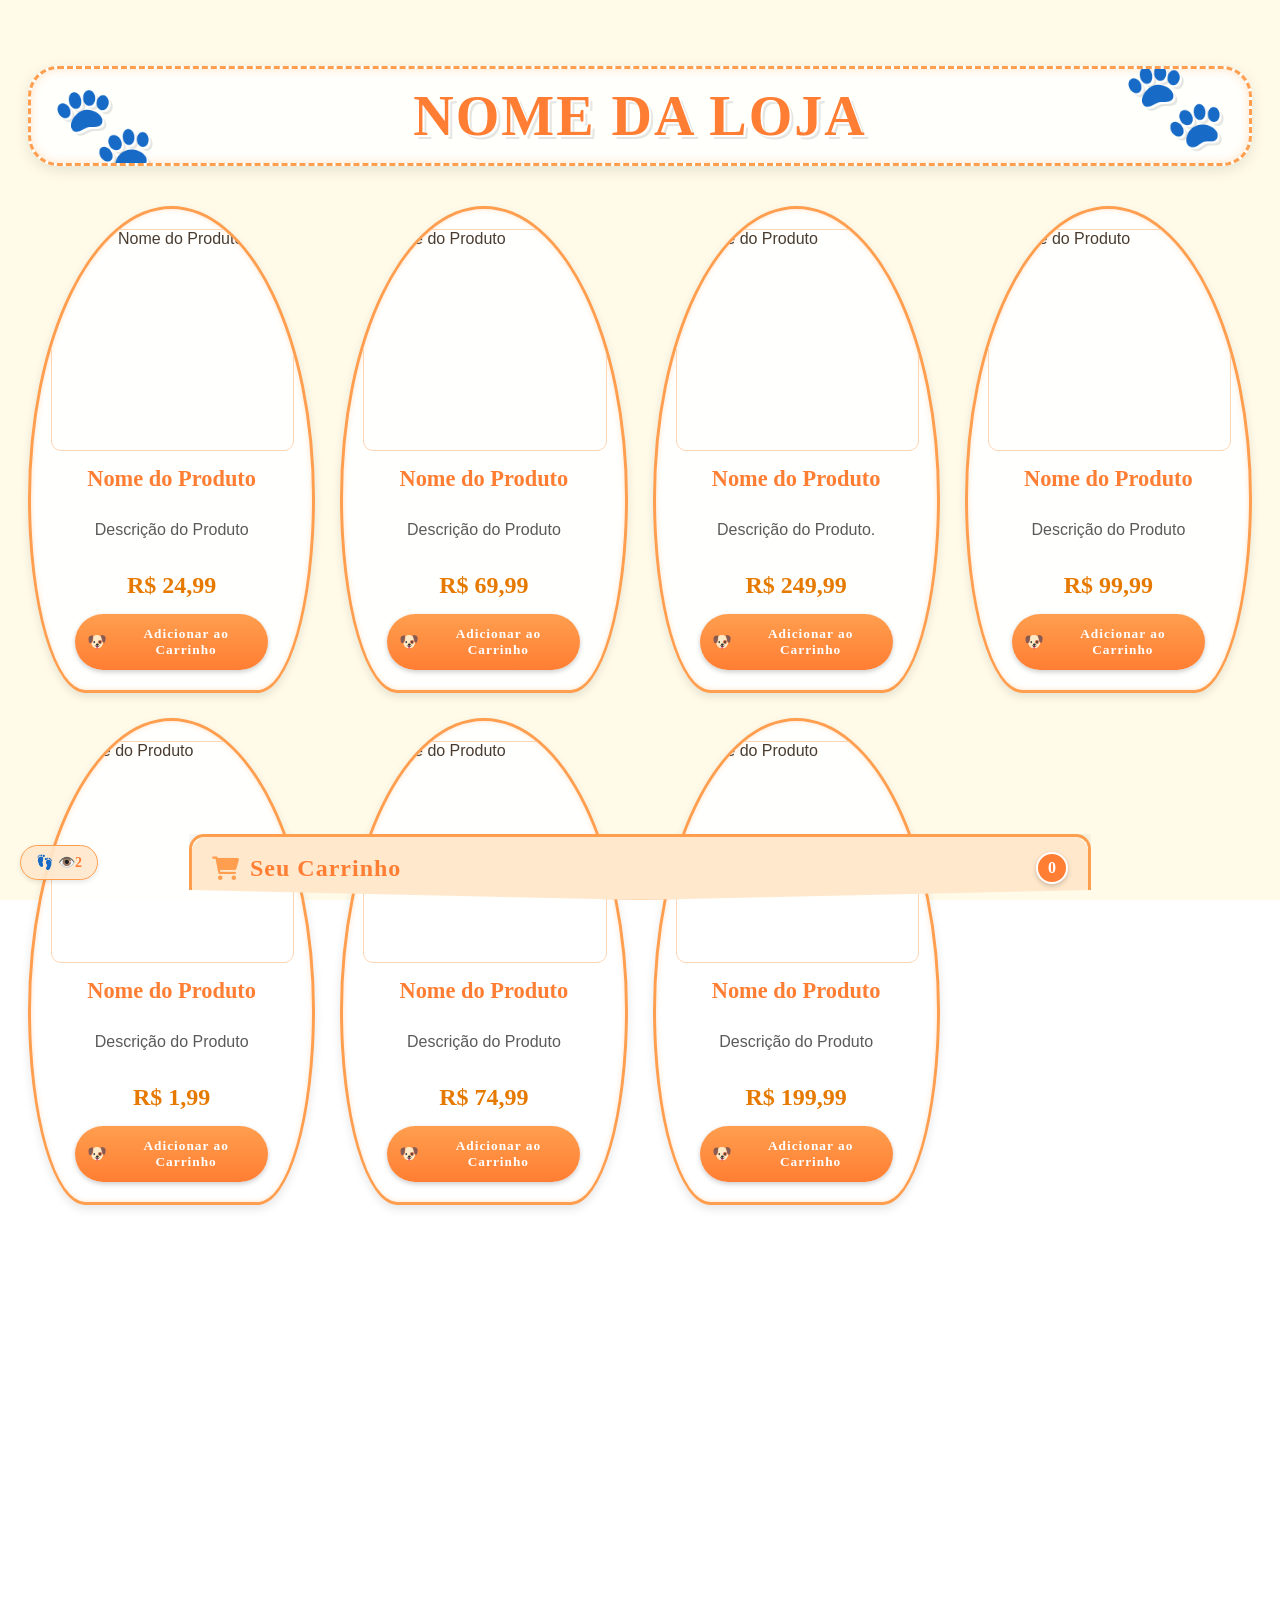
==== index.html @ 17ba8811 "Add files via upload" ====
<!DOCTYPE html>
<html lang="pt-br">
<head>
  <meta charset="UTF-8">
  <meta name="viewport" content="width=device-width, initial-scale=1.0">
  <title>Loja de Artes Digitais</title>
 <style>
    /* ========== ESTILOS GERAIS ========== */
    /* Fundo do corpo com tema pet */
    body {
      font-family: 'Comic Neue', cursive, Arial, sans-serif;
      background: 
        url('https://images.unsplash.com/photo-1594149929911-78975a43d4f5?ixlib=rb-1.2.1&auto=format&fit=crop&w=1920&q=80') no-repeat center center fixed;
      background-size: cover;
      color: #4a3c30; /* Cor de texto marrom escuro */
      padding: 20px;
      margin-bottom: 400px; /* Espaço para o carrinho fixo */
    }

    /* Overlay amarelo claro semi-transparente */
    body::before {
      content: '';
      position: fixed;
      top: 0; left: 0; right: 0; bottom: 0;
      background: rgba(255, 246, 197, 0.4); /* Amarelo claro */
      z-index: -1;
    }

    /* ========== ESTILO DO TÍTULO PRINCIPAL ========== */
    /* Título com tema pet */
    h1 {
      text-align: center;
      font-size: 3.5em;
      color: #ff7e33; /* Laranja */
      text-shadow: 
        2px 2px 0px #fff,
        4px 4px 0px rgba(0,0,0,0.1);
      border: 3px dashed #ff9e4f; /* Borda laranja tracejada */
      padding: 15px 30px;
      border-radius: 30px;
      background-color: rgba(255, 255, 255, 0.85); /* Fundo branco semi-transparente */
      box-shadow: 
        0 4px 15px rgba(0,0,0,0.1),
        inset 0 0 10px rgba(255, 158, 79, 0.3);
      margin-bottom: 40px;
      font-family: 'Chewy', cursive; /* Fonte divertida */
      letter-spacing: 2px;
      position: relative;
      overflow: hidden;
    }

    /* Pegadas de animais no título */
    h1::before {
      content: '🐾';
      position: absolute;
      top: 10px;
      left: 20px;
      font-size: 1.5em;
    }

    h1::after {
      content: '🐾';
      position: absolute;
      bottom: 10px;
      right: 20px;
      font-size: 1.5em;
    }

    /* ========== ESTILO DOS PRODUTOS ========== */
    /* Container responsivo para os produtos */
    .produtos-container {
      display: grid;
      grid-template-columns: repeat(auto-fill, minmax(280px, 1fr)); /* Layout responsivo */
      gap: 25px;
      align-items: stretch;
    }

    /* Card de produto individual - formato de osso */
    .produto {
      background: rgba(255, 255, 255, 0.9); /* Fundo branco */
      border-radius: 50% 50% 20% 20% / 60% 60% 40% 40%; /* Formato de osso */
      border: 3px solid #ff9e4f; /* Borda laranja */
      box-shadow: 
        0 4px 10px rgba(0,0,0,0.1),
        inset 0 0 5px rgba(255, 158, 79, 0.3);
      padding: 20px;
      display: flex;
      flex-direction: column;
      transition: all 0.3s ease;
      position: relative;
      overflow: hidden;
    }

    /* Efeito hover para os produtos */
    .produto:hover {
      transform: translateY(-5px) rotate(2deg);
      box-shadow: 
        0 8px 20px rgba(0,0,0,0.15),
        0 0 0 3px #ff9e4f;
    }

    /* Imagem do produto */
    .produto img {
      width: 100%;
      height: 220px;
      object-fit: cover;
      border-radius: 10px;
      margin-bottom: 15px;
      border: 1px solid #ffd5b3;
    }

    /* Título do produto */
    .produto h3 {
      margin: 0 0 10px 0;
      color: #ff7e33; /* Laranja */
      font-size: 1.4em;
      font-family: 'Chewy', cursive;
      text-align: center;
    }

    /* Descrição do produto */
    .produto p {
      color: #5a5a5a; /* Texto cinza médio */
      flex-grow: 1;
      margin-bottom: 15px;
      line-height: 1.5;
      text-align: center;
    }

    /* Preço do produto */
    .produto .preco {
      font-size: 1.5em;
      font-weight: bold;
      color: #e67a00; /* Laranja escuro */
      margin: 15px 0;
      text-align: center;
      font-family: 'Comic Neue', cursive;
    }

    /* Botão de adicionar ao carrinho */
    .btn-adicionar {
      background: linear-gradient(to bottom, #ff9e4f, #ff7e33); /* Gradiente laranja */
      width: 80%;
      border: none;
      color: white;
      padding: 12px;
      border-radius: 30px;
      cursor: pointer;
      font-weight: bold;
      font-family: 'Comic Neue', cursive;
      letter-spacing: 1px;
      transition: all 0.3s ease;
      box-shadow: 0 2px 5px rgba(0,0,0,0.2);
      margin: 0 auto;
      display: flex;
      align-items: center;
      justify-content: center;
      gap: 8px;
    }

    /* Ícone do botão */
    .btn-adicionar::before {
      content: '🐶';
      font-size: 1.2em;
    }

    /* Efeito hover do botão */
    .btn-adicionar:hover {
      background: linear-gradient(to bottom, #ff7e33, #ff9e4f);
      box-shadow: 0 4px 8px rgba(0,0,0,0.3);
      transform: translateY(-2px) scale(1.05);
    }

    /* ========== ESTILO DO CARRINHO FIXO ========== */
    /* Container do carrinho fixo na parte inferior - formato de casinha de cachorro */
    .carrinho-fixo {
      position: fixed;
      bottom: 0;
      left: 50%;
      transform: translateX(-50%);
      width: 70%;
      max-width: 1200px;
      background: linear-gradient(to bottom, #fff9e6, #ffe8cc); /* Gradiente amarelo claro */
      color: #4a3c30;
      z-index: 1000;
      box-shadow: 0 -5px 20px rgba(0,0,0,0.1);
      border-radius: 15px 15px 0 0;
      border: 3px solid #ff9e4f;
      border-bottom: none;
      transition: all 0.4s ease;
      clip-path: polygon(0% 0%, 100% 0%, 100% 85%, 50% 100%, 0% 85%);
    }

    /* Cabeçalho do carrinho */
    .carrinho-cabecalho {
      padding: 15px 20px;
      display: flex;
      justify-content: space-between;
      align-items: center;
      cursor: pointer;
      background: #ffe8cc;
      border-bottom: 1px solid #ffd5b3;
      border-radius: 15px 15px 0 0;
    }

    /* Título do carrinho */
    .carrinho-cabecalho h2 {
      margin: 0;
      display: flex;
      align-items: center;
      color: #ff7e33;
      font-family: 'Chewy', cursive;
      letter-spacing: 1px;
    }

    /* Ícone do carrinho */
    .carrinho-cabecalho h2 i {
      margin-right: 10px;
      color: #ff9e4f;
    }

    /* Contador de itens no carrinho - formato de placa de cachorro */
    .contador-carrinho {
      background: #ff7e33;
      color: white;
      border-radius: 50%;
      width: 28px;
      height: 28px;
      display: flex;
      justify-content: center;
      align-items: center;
      font-weight: bold;
      font-family: 'Comic Neue', cursive;
      box-shadow: 0 2px 5px rgba(0,0,0,0.2);
      border: 2px solid white;
    }

    /* Conteúdo do carrinho (expandível) */
    .carrinho-conteudo {
      background: #fff9e6;
      color: #4a3c30;
      max-height: 0;
      overflow: hidden;
      transition: max-height 0.5s ease, padding 0.3s ease;
    }

    /* Estado aberto do carrinho */
    .carrinho-conteudo.aberto {
      max-height: 500px;
      padding: 20px;
      overflow-y: auto;
      border-top: 1px solid #ffd5b3;
    }

    /* Item individual no carrinho */
    .carrinho-item {
      display: flex;
      justify-content: space-between;
      align-items: center;
      border-bottom: 1px dashed #ff9e4f;
      padding: 12px 0;
      font-family: 'Comic Neue', cursive;
    }

    /* Botão de remover item - formato de patinha */
    .carrinho-item button {
      background: #e74c3c;
      border: none;
      color: white;
      padding: 6px 12px;
      border-radius: 20px;
      cursor: pointer;
      font-family: 'Comic Neue', cursive;
      transition: all 0.3s ease;
    }

    /* Efeito hover do botão de remover */
    .carrinho-item button:hover {
      background: #c0392b;
      transform: rotate(10deg);
    }

    /* Seção de resumo do carrinho */
    .resumo {
      margin-top: 20px;
      font-weight: bold;
      background: #ffe8cc;
      padding: 15px;
      border-radius: 8px;
      border: 1px solid #ffd5b3;
      font-family: 'Comic Neue', cursive;
    }

    /* Texto do resumo */
    .resumo p {
      margin: 8px 0;
      text-align: right;
      color: #4a3c30;
    }

    /* Total do carrinho */
    .resumo p:last-child {
      color: #ff7e33;
      font-size: 1.3em;
    }

    /* ========== FORMULÁRIO DO CARRINHO ========== */
    .formulario-carrinho {
      margin-top: 20px;
      padding: 20px;
      background: #fff9e6;
      border-radius: 8px;
      border: 1px solid #ffd5b3;
    }

    /* Campos de entrada */
    .formulario-carrinho input,
    .formulario-carrinho textarea {
      width: 95%;
      padding: 12px;
      margin: 10px 0;
      border-radius: 6px;
      border: 1px solid #ff9e4f;
      background: white;
      color: #4a3c30;
      font-size: 16px;
      transition: all 0.3s ease;
      font-family: 'Comic Neue', cursive;
    }

    /* Placeholder estilizado */
    .formulario-carrinho input::placeholder,
    .formulario-carrinho textarea::placeholder {
      color: #aaa;
      font-family: 'Comic Neue', cursive;
    }

    /* Efeito focus nos campos */
    .formulario-carrinho input:focus,
    .formulario-carrinho textarea:focus {
      outline: none;
      border-color: #ff7e33;
      box-shadow: 0 0 0 2px rgba(255, 126, 51, 0.3);
    }

    /* Área de texto */
    .formulario-carrinho textarea {
      min-height: 100px;
      resize: vertical;
    }

    /* Container dos botões */
    .botoes-carrinho {
      display: flex;
      justify-content: space-between;
      margin-top: 20px;
      gap: 15px;
    }

    /* Estilo base dos botões */
    .botoes-carrinho button {
      padding: 12px 20px;
      border: none;
      border-radius: 30px;
      font-weight: bold;
      cursor: pointer;
      transition: all 0.3s ease;
      font-family: 'Comic Neue', cursive;
      flex: 1;
      display: flex;
      align-items: center;
      justify-content: center;
      gap: 8px;
    }

    /* Botão limpar carrinho */
    .btn-limpar {
      background: #95a5a6;
      color: white;
    }

    /* Ícone do botão */
    .btn-limpar::before {
      content: '🚫';
    }

    /* Efeito hover do botão limpar */
    .btn-limpar:hover {
      background: #7f8c8d;
    }

    /* Botão finalizar compra */
    .btn-finalizar {
      background: linear-gradient(to bottom, #ff9e4f, #ff7e33);
      color: white;
    }

    /* Ícone do botão */
    .btn-finalizar::before {
      content: '🐕';
    }

    /* Efeito hover do botão finalizar */
    .btn-finalizar:hover {
      background: linear-gradient(to bottom, #ff7e33, #ff9e4f);
      transform: scale(1.05);
    }

    /* ========== QR CODE ========== */
    .qrcode-container {
      text-align: center;
      margin: 20px 0;
      padding: 15px;
      background: #ffe8cc;
      border-radius: 8px;
      border: 1px dashed #ff9e4f;
    }

    .qrcode-img {
      max-width: 180px;
      height: auto;
      border: 1px solid #ff9e4f;
      padding: 5px;
      background: white;
      border-radius: 8px;
    }

    /* ========== CONTADOR DE VISITAS ========== */
    .contador-visitas {
      position: fixed;
      bottom: 20px;
      left: 20px;
      background: rgba(255, 232, 204, 0.9);
      padding: 8px 15px;
      border-radius: 20px;
      box-shadow: 0 2px 5px rgba(0,0,0,0.1);
      font-size: 14px;
      color: #ff7e33;
      z-index: 9999;
      border: 1px solid #ff9e4f;
      font-family: 'Comic Neue', cursive;
    }

    /* Ícone do contador */
    .contador-visitas::before {
      content: '👣';
      margin-right: 5px;
    }

    /* ========== ANIMAÇÕES ========== */
    /* Animação de "salto" para itens adicionados */
    @keyframes bump {
      0% { transform: scale(1); }
      50% { transform: scale(1.1); }
      100% { transform: scale(1); }
    }

    .bump {
      animation: bump 0.4s ease;
    }

    /* Animação de balanço */
    @keyframes wag {
      0%, 100% { transform: rotate(0deg); }
      25% { transform: rotate(5deg); }
      75% { transform: rotate(-5deg); }
    }

    /* ========== ELEMENTOS DECORATIVOS ========== */
    /* Pegadas decorativas */
    .paw-decoration {
      position: absolute;
      opacity: 0.3;
      z-index: -1;
      font-size: 2em;
      animation: wag 2s infinite;
    }

    /* ========== ESTILO RESPONSIVO ========== */
    @media (max-width: 768px) {
      /* Ajustes para telas menores */
      h1 {
        font-size: 2.2em;
        padding: 10px 15px;
      }

      .produtos-container {
        grid-template-columns: 1fr;
      }

      .produto {
        border-radius: 20px; /* Mais simples em mobile */
      }

      .carrinho-fixo {
        width: 95%;
        clip-path: none; /* Remove formato de casinha em mobile */
      }

      .carrinho-conteudo.aberto {
        max-height: 60vh;
      }

      .formulario-carrinho input,
      .formulario-carrinho textarea {
        width: 92%;
        font-size: 14px;
      }

      .botoes-carrinho {
        flex-direction: column;
      }

      .contador-visitas {
        bottom: 10px;
        left: 10px;
        font-size: 12px;
      }
    }

    @media (max-width: 480px) {
      /* Ajustes para telas muito pequenas */
      h1 {
        font-size: 1.8em;
      }

      .produto img {
        height: 180px;
      }

      .btn-adicionar {
        width: 90%;
        padding: 10px;
      }
    }
  </style>
  <link rel="stylesheet" href="https://cdnjs.cloudflare.com/ajax/libs/font-awesome/6.0.0-beta3/css/all.min.css">
</head>

<body>
  <!-- TÍTULO PRINCIPAL -->
  <h1>NOME DA LOJA</h1>

  <!-- SEÇÃO DE PRODUTOS -->
  <div class="produtos-container" >
    <!-- PRODUTO 1 -->
    <div class="produto" align="center">
      <img src="" alt="Nome do Produto" >
      <h3>Nome do Produto</h3>
      <p>Descrição do Produto</p>
      <div class="preco">R$ 24,99</div>
      <button class="btn-adicionar"  onclick="adicionarAoCarrinho('Flyer Digital', 24.99) ">Adicionar ao Carrinho</button>
    </div>

    <!-- PRODUTO 2 -->
    <div class="produto">
      <img src="" alt="Nome do Produto">
      <h3>Nome do Produto</h3>
      <p>Descrição do Produto</p>
      <div class="preco">R$ 69,99</div>
      <button class="btn-adicionar" onclick="adicionarAoCarrinho('Brasão Personalizado', 69.99)">Adicionar ao Carrinho</button>
    </div>

    <!-- PRODUTO 3 -->
    <div class="produto">
      <img src="" alt="Nome do Produto">
      <h3>Nome do Produto</h3>
      <p>Descrição do Produto.</p>
      <div class="preco">R$ 249,99</div>
      <button class="btn-adicionar" onclick="adicionarAoCarrinho('Site Institucional', 249.99)">Adicionar ao Carrinho</button>
    </div>

    <!-- PRODUTO 4 -->
    <div class="produto">
      <img src="" alt="Nome do Produto">
      <h3>Nome do Produto</h3>
      <p>Descrição do Produto</p>
      <div class="preco">R$ 99,99</div>
      <button class="btn-adicionar" onclick="adicionarAoCarrinho('Logo Profissional', 99.99)">Adicionar ao Carrinho</button>
    </div>

    <div class="produto">
      <img src="" alt="Nome do Produto">
      <h3>Nome do Produto</h3>
      <p>Descrição do Produto</p>
      <div class="preco">R$ 1,99</div>
      <button class="btn-adicionar" onclick="adicionarAoCarrinho('Fotografia', 1.99)">Adicionar ao Carrinho</button>
    </div>

    <!-- PRODUTO 5 -->
    <div class="produto">
      <img src="" alt="Nome do Produto">
      <h3>Nome do Produto</h3>
      <p>Descrição do Produto</p>
      <div class="preco">R$ 74,99</div>
      <button class="btn-adicionar" onclick="adicionarAoCarrinho('Cartão de Visita', 74.99)">Adicionar ao Carrinho</button>
    </div>

    <!-- PRODUTO 6 -->
    <div class="produto">
      <img src="" alt="Nome do Produto">
      <h3>Nome do Produto</h3>
      <p>Descrição do Produto</p>
      <div class="preco">R$ 199,99</div>
      <button class="btn-adicionar" onclick="adicionarAoCarrinho('Banner do Seu Orixá', 199.99)">Adicionar ao Carrinho</button>
    </div>
  </div>

  <!-- CARRINHO FIXO NA PARTE INFERIOR -->
  <div class="carrinho-fixo" id="carrinhoFixo">
    <div class="carrinho-cabecalho" onclick="alternarCarrinho()">
      <h2><i class="fas fa-shopping-cart"></i> Seu Carrinho</h2>
      <div class="contador-carrinho" id="contadorCarrinho">0</div>
    </div>
    <div class="carrinho-conteudo" id="carrinhoConteudo">
      <div id="lista-carrinho"></div>
      
      <div class="resumo">
        <p>Total: R$ <span id="total">0.00</span></p>
        <p>Sinal (35%): R$ <span id="sinal">0.00</span></p>
        <p>Faltante: R$ <span id="faltante">0.00</span></p>
        
        <!-- FORMULÁRIO NO RESUMO -->
        <div class="formulario-carrinho">
          <input type="text" id="nome" placeholder="Seu nome" required>
          <textarea id="mensagem" placeholder="Observações adicionais"></textarea>
        </div>
        
        <!-- QR CODE -->
        <div class="qrcode-container">
          <img src="" alt="QR Code para Pagamento" class="qrcode-img">
        </div>
      </div>
      
      <div class="botoes-carrinho">
        <button class="btn-limpar" onclick="limparCarrinho()">Limpar Carrinho</button>
        <button class="btn-finalizar" onclick="enviarPedidoWhatsApp()">
          <i class="fab fa-whatsapp"></i> Finalizar Pedido
        </button>
      </div>
    </div>
  </div>

  <!-- CONTADOR DE VISITAS -->
  <div class="contador-visitas" id="contador-visitas"></div>

<script>
  // Array para armazenar os itens do carrinho
  const carrinho = [];

  /**
   * Alterna a exibição do carrinho (abre/fecha)
   */
  function alternarCarrinho() {
    const conteudo = document.getElementById('carrinhoConteudo');
    conteudo.classList.toggle('aberto');
  }

  /**
   * Adiciona um item ao carrinho
   */
  function adicionarAoCarrinho(item, preco) {
    carrinho.push({ item, preco });
    atualizarCarrinho();
    
    // Feedback visual ao adicionar item
    const btn = event.target;
    btn.textContent = '✔ Adicionado!';
    btn.style.backgroundColor = '#5cb85c';
    setTimeout(() => {
      btn.textContent = 'Adicionar ao Carrinho';
      btn.style.backgroundColor = '#28a745';
    }, 1000);

    // Animação no contador
    const contador = document.getElementById('contadorCarrinho');
    contador.classList.add('bump');
    setTimeout(() => contador.classList.remove('bump'), 300);
  }

  /**
   * Remove um item do carrinho
   */
  function removerDoCarrinho(index) {
    carrinho.splice(index, 1);
    atualizarCarrinho();
  }

  /**
   * Limpa todos os itens do carrinho
   */
  /**
 * Limpa todos os itens do carrinho e fecha o carrinho
 */
function limparCarrinho() {
    carrinho.length = 0;
    atualizarCarrinho();
    document.getElementById('nome').value = '';
    document.getElementById('mensagem').value = '';
    
    // Fecha o carrinho após limpar
    document.getElementById('carrinhoConteudo').classList.remove('aberto');
}

  /**
   * Atualiza a exibição do carrinho
   */
  function atualizarCarrinho() {
    const lista = document.getElementById('lista-carrinho');
    const contador = document.getElementById('contadorCarrinho');
    lista.innerHTML = '';
    let total = 0;

    if (carrinho.length === 0) {
      lista.innerHTML = '<p style="text-align:center; color:#666;">Seu carrinho está vazio</p>';
      contador.textContent = '0';
    } else {
      carrinho.forEach((produto, index) => {
        total += produto.preco;
        const item = document.createElement('div');
        item.className = 'carrinho-item';
        item.innerHTML = `
          <span>${produto.item}</span>
          <span>R$ ${produto.preco.toFixed(2)} 
            <button onclick="removerDoCarrinho(${index})">X</button>
          </span>`;
        lista.appendChild(item);
      });
      contador.textContent = carrinho.length;
    }

    // Calcula valores do pedido
    const sinal = total * 0.35;
    const faltante = total - sinal;
    
    // Atualiza os valores na tela
    document.getElementById('total').innerText = total.toFixed(2);
    document.getElementById('sinal').innerText = sinal.toFixed(2);
    document.getElementById('faltante').innerText = faltante.toFixed(2);
  }

  /**
   * Envia o pedido via WhatsApp
   */
  function enviarPedidoWhatsApp() {
    const nome = document.getElementById('nome').value.trim();
    const mensagem = document.getElementById('mensagem').value.trim();

    // Validação do formulário
    if (!nome) {
      alert('Por favor, preencha seu nome.');
      return;
    }

    if (carrinho.length === 0) {
      alert('Seu carrinho está vazio.');
      return;
    }

    // Formata os itens do carrinho para a mensagem
    const itens = carrinho.map(p => `• ${p.item} - R$ ${p.preco.toFixed(2)}`).join('%0A');
    const total = carrinho.reduce((sum, item) => sum + item.preco, 0);
    const sinal = total * 0.35;
    const faltante = total - sinal;

    // Monta a mensagem completa
    const texto = `*PEDIDO - Loja de Artes Digitais*%0A%0A` +
                 `*Cliente:* ${nome}%0A%0A` +
                 `*Itens:*%0A${itens}%0A%0A` +
                 `*Total:* R$ ${total.toFixed(2)}%0A` +
                 `*Sinal (35%):* R$ ${sinal.toFixed(2)}%0A` +
                 `*Faltante:* R$ ${faltante.toFixed(2)}%0A%0A` +
                 `*Observações:* ${mensagem || 'Nenhuma'}`;

    // Envia para WhatsApp
    window.open(`https://wa.me/5551989727254?text=${texto}`, '_blank');

    // Limpa o carrinho
    carrinho.length = 0;
    atualizarCarrinho();
    document.getElementById('nome').value = '';
    document.getElementById('mensagem').value = '';
  }

  // Contador de visitas
  let contador = localStorage.getItem('contadorVisitas') || 1;
  contador = parseInt(contador) + 1;
  localStorage.setItem('contadorVisitas', contador);
  document.getElementById('contador-visitas').innerHTML = `👁️<b>${contador}</b>`;
</script>

</body>
</html>
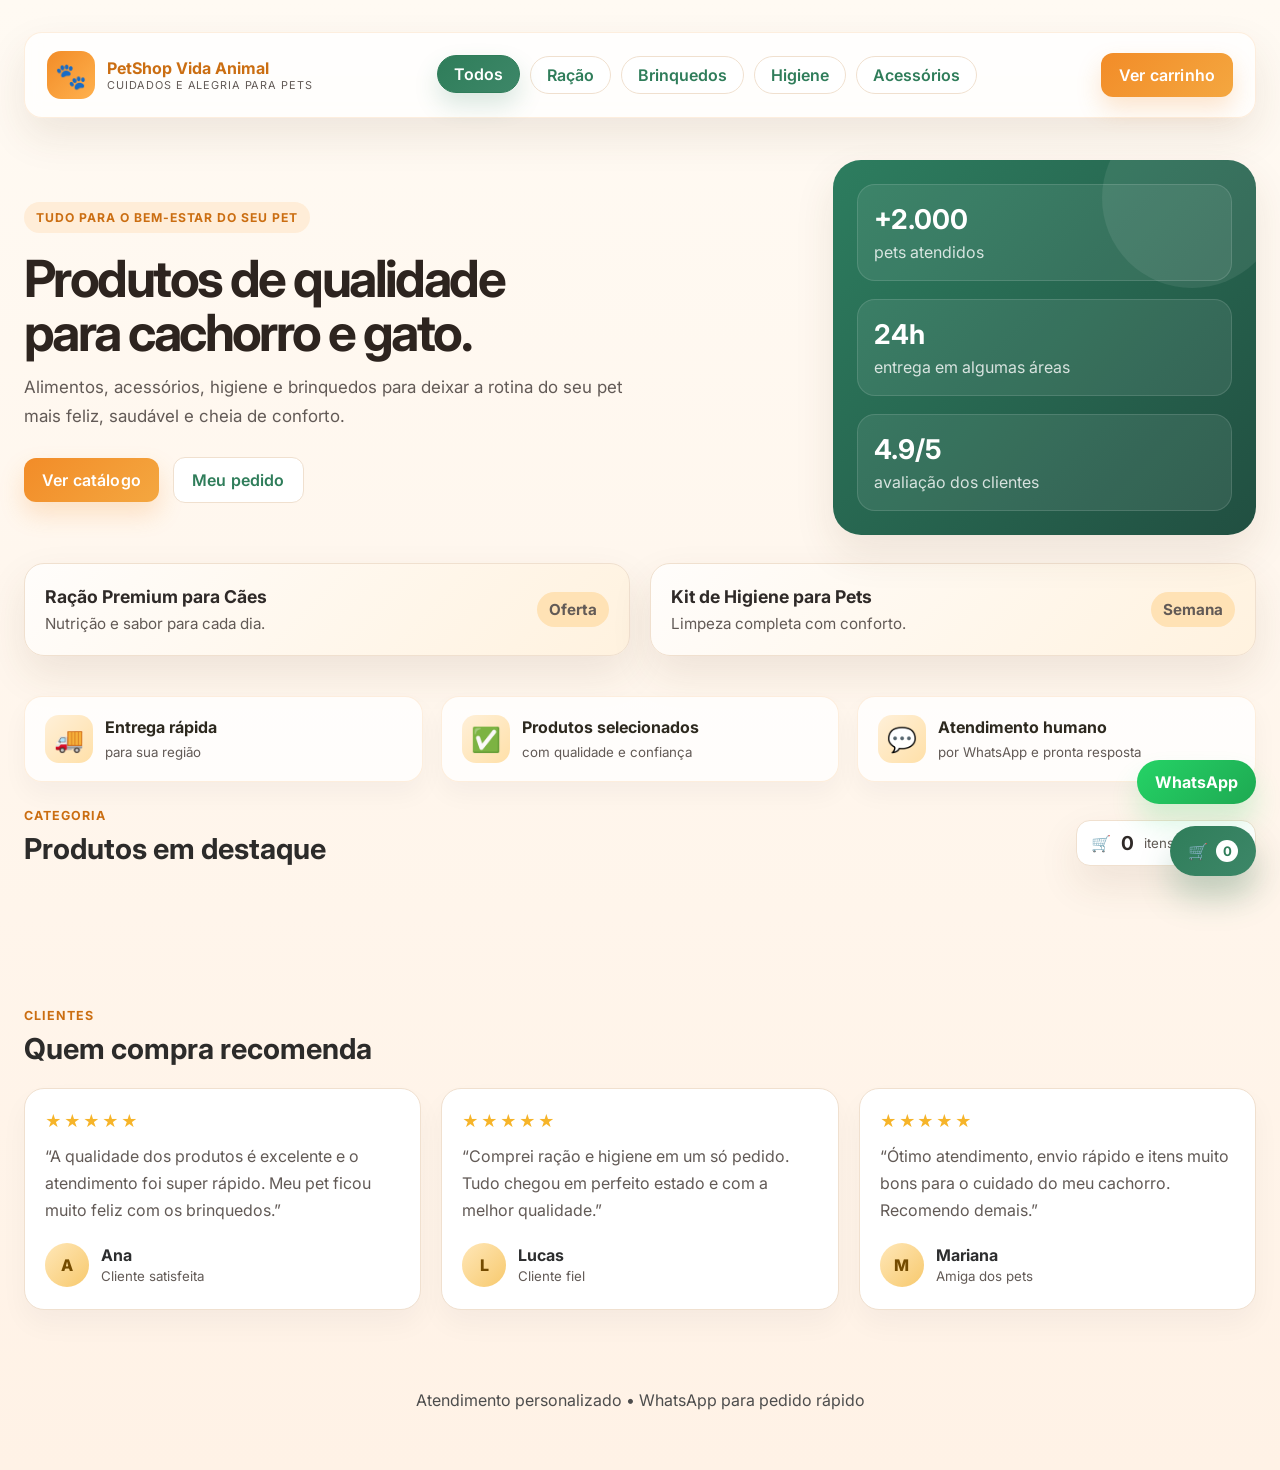
==== commit 151b460f: "Update index.html" ====
--- a/index.html
+++ b/index.html
@@ -1,793 +1,217 @@
 <!DOCTYPE html>
-<html lang="pt-br">
-<head>
-  <meta charset="UTF-8">
-  <meta name="viewport" content="width=device-width, initial-scale=1.0">
-  <title>Loja de Artes Digitais</title>
- <style>
-    /* ========== ESTILOS GERAIS ========== */
-    /* Fundo do corpo com tema pet */
-    body {
-      font-family: 'Comic Neue', cursive, Arial, sans-serif;
-      background: 
-        url('https://images.unsplash.com/photo-1594149929911-78975a43d4f5?ixlib=rb-1.2.1&auto=format&fit=crop&w=1920&q=80') no-repeat center center fixed;
-      background-size: cover;
-      color: #4a3c30; /* Cor de texto marrom escuro */
-      padding: 20px;
-      margin-bottom: 400px; /* Espaço para o carrinho fixo */
-    }
-
-    /* Overlay amarelo claro semi-transparente */
-    body::before {
-      content: '';
-      position: fixed;
-      top: 0; left: 0; right: 0; bottom: 0;
-      background: rgba(255, 246, 197, 0.4); /* Amarelo claro */
-      z-index: -1;
-    }
-
-    /* ========== ESTILO DO TÍTULO PRINCIPAL ========== */
-    /* Título com tema pet */
-    h1 {
-      text-align: center;
-      font-size: 3.5em;
-      color: #ff7e33; /* Laranja */
-      text-shadow: 
-        2px 2px 0px #fff,
-        4px 4px 0px rgba(0,0,0,0.1);
-      border: 3px dashed #ff9e4f; /* Borda laranja tracejada */
-      padding: 15px 30px;
-      border-radius: 30px;
-      background-color: rgba(255, 255, 255, 0.85); /* Fundo branco semi-transparente */
-      box-shadow: 
-        0 4px 15px rgba(0,0,0,0.1),
-        inset 0 0 10px rgba(255, 158, 79, 0.3);
-      margin-bottom: 40px;
-      font-family: 'Chewy', cursive; /* Fonte divertida */
-      letter-spacing: 2px;
-      position: relative;
-      overflow: hidden;
-    }
-
-    /* Pegadas de animais no título */
-    h1::before {
-      content: '🐾';
-      position: absolute;
-      top: 10px;
-      left: 20px;
-      font-size: 1.5em;
-    }
-
-    h1::after {
-      content: '🐾';
-      position: absolute;
-      bottom: 10px;
-      right: 20px;
-      font-size: 1.5em;
-    }
-
-    /* ========== ESTILO DOS PRODUTOS ========== */
-    /* Container responsivo para os produtos */
-    .produtos-container {
-      display: grid;
-      grid-template-columns: repeat(auto-fill, minmax(280px, 1fr)); /* Layout responsivo */
-      gap: 25px;
-      align-items: stretch;
-    }
-
-    /* Card de produto individual - formato de osso */
-    .produto {
-      background: rgba(255, 255, 255, 0.9); /* Fundo branco */
-      border-radius: 50% 50% 20% 20% / 60% 60% 40% 40%; /* Formato de osso */
-      border: 3px solid #ff9e4f; /* Borda laranja */
-      box-shadow: 
-        0 4px 10px rgba(0,0,0,0.1),
-        inset 0 0 5px rgba(255, 158, 79, 0.3);
-      padding: 20px;
-      display: flex;
-      flex-direction: column;
-      transition: all 0.3s ease;
-      position: relative;
-      overflow: hidden;
-    }
-
-    /* Efeito hover para os produtos */
-    .produto:hover {
-      transform: translateY(-5px) rotate(2deg);
-      box-shadow: 
-        0 8px 20px rgba(0,0,0,0.15),
-        0 0 0 3px #ff9e4f;
-    }
-
-    /* Imagem do produto */
-    .produto img {
-      width: 100%;
-      height: 220px;
-      object-fit: cover;
-      border-radius: 10px;
-      margin-bottom: 15px;
-      border: 1px solid #ffd5b3;
-    }
-
-    /* Título do produto */
-    .produto h3 {
-      margin: 0 0 10px 0;
-      color: #ff7e33; /* Laranja */
-      font-size: 1.4em;
-      font-family: 'Chewy', cursive;
-      text-align: center;
-    }
-
-    /* Descrição do produto */
-    .produto p {
-      color: #5a5a5a; /* Texto cinza médio */
-      flex-grow: 1;
-      margin-bottom: 15px;
-      line-height: 1.5;
-      text-align: center;
-    }
-
-    /* Preço do produto */
-    .produto .preco {
-      font-size: 1.5em;
-      font-weight: bold;
-      color: #e67a00; /* Laranja escuro */
-      margin: 15px 0;
-      text-align: center;
-      font-family: 'Comic Neue', cursive;
-    }
-
-    /* Botão de adicionar ao carrinho */
-    .btn-adicionar {
-      background: linear-gradient(to bottom, #ff9e4f, #ff7e33); /* Gradiente laranja */
-      width: 80%;
-      border: none;
-      color: white;
-      padding: 12px;
-      border-radius: 30px;
-      cursor: pointer;
-      font-weight: bold;
-      font-family: 'Comic Neue', cursive;
-      letter-spacing: 1px;
-      transition: all 0.3s ease;
-      box-shadow: 0 2px 5px rgba(0,0,0,0.2);
-      margin: 0 auto;
-      display: flex;
-      align-items: center;
-      justify-content: center;
-      gap: 8px;
-    }
-
-    /* Ícone do botão */
-    .btn-adicionar::before {
-      content: '🐶';
-      font-size: 1.2em;
-    }
-
-    /* Efeito hover do botão */
-    .btn-adicionar:hover {
-      background: linear-gradient(to bottom, #ff7e33, #ff9e4f);
-      box-shadow: 0 4px 8px rgba(0,0,0,0.3);
-      transform: translateY(-2px) scale(1.05);
-    }
-
-    /* ========== ESTILO DO CARRINHO FIXO ========== */
-    /* Container do carrinho fixo na parte inferior - formato de casinha de cachorro */
-    .carrinho-fixo {
-      position: fixed;
-      bottom: 0;
-      left: 50%;
-      transform: translateX(-50%);
-      width: 70%;
-      max-width: 1200px;
-      background: linear-gradient(to bottom, #fff9e6, #ffe8cc); /* Gradiente amarelo claro */
-      color: #4a3c30;
-      z-index: 1000;
-      box-shadow: 0 -5px 20px rgba(0,0,0,0.1);
-      border-radius: 15px 15px 0 0;
-      border: 3px solid #ff9e4f;
-      border-bottom: none;
-      transition: all 0.4s ease;
-      clip-path: polygon(0% 0%, 100% 0%, 100% 85%, 50% 100%, 0% 85%);
-    }
-
-    /* Cabeçalho do carrinho */
-    .carrinho-cabecalho {
-      padding: 15px 20px;
-      display: flex;
-      justify-content: space-between;
-      align-items: center;
-      cursor: pointer;
-      background: #ffe8cc;
-      border-bottom: 1px solid #ffd5b3;
-      border-radius: 15px 15px 0 0;
-    }
-
-    /* Título do carrinho */
-    .carrinho-cabecalho h2 {
-      margin: 0;
-      display: flex;
-      align-items: center;
-      color: #ff7e33;
-      font-family: 'Chewy', cursive;
-      letter-spacing: 1px;
-    }
-
-    /* Ícone do carrinho */
-    .carrinho-cabecalho h2 i {
-      margin-right: 10px;
-      color: #ff9e4f;
-    }
-
-    /* Contador de itens no carrinho - formato de placa de cachorro */
-    .contador-carrinho {
-      background: #ff7e33;
-      color: white;
-      border-radius: 50%;
-      width: 28px;
-      height: 28px;
-      display: flex;
-      justify-content: center;
-      align-items: center;
-      font-weight: bold;
-      font-family: 'Comic Neue', cursive;
-      box-shadow: 0 2px 5px rgba(0,0,0,0.2);
-      border: 2px solid white;
-    }
-
-    /* Conteúdo do carrinho (expandível) */
-    .carrinho-conteudo {
-      background: #fff9e6;
-      color: #4a3c30;
-      max-height: 0;
-      overflow: hidden;
-      transition: max-height 0.5s ease, padding 0.3s ease;
-    }
-
-    /* Estado aberto do carrinho */
-    .carrinho-conteudo.aberto {
-      max-height: 500px;
-      padding: 20px;
-      overflow-y: auto;
-      border-top: 1px solid #ffd5b3;
-    }
-
-    /* Item individual no carrinho */
-    .carrinho-item {
-      display: flex;
-      justify-content: space-between;
-      align-items: center;
-      border-bottom: 1px dashed #ff9e4f;
-      padding: 12px 0;
-      font-family: 'Comic Neue', cursive;
-    }
-
-    /* Botão de remover item - formato de patinha */
-    .carrinho-item button {
-      background: #e74c3c;
-      border: none;
-      color: white;
-      padding: 6px 12px;
-      border-radius: 20px;
-      cursor: pointer;
-      font-family: 'Comic Neue', cursive;
-      transition: all 0.3s ease;
-    }
-
-    /* Efeito hover do botão de remover */
-    .carrinho-item button:hover {
-      background: #c0392b;
-      transform: rotate(10deg);
-    }
-
-    /* Seção de resumo do carrinho */
-    .resumo {
-      margin-top: 20px;
-      font-weight: bold;
-      background: #ffe8cc;
-      padding: 15px;
-      border-radius: 8px;
-      border: 1px solid #ffd5b3;
-      font-family: 'Comic Neue', cursive;
-    }
-
-    /* Texto do resumo */
-    .resumo p {
-      margin: 8px 0;
-      text-align: right;
-      color: #4a3c30;
-    }
-
-    /* Total do carrinho */
-    .resumo p:last-child {
-      color: #ff7e33;
-      font-size: 1.3em;
-    }
-
-    /* ========== FORMULÁRIO DO CARRINHO ========== */
-    .formulario-carrinho {
-      margin-top: 20px;
-      padding: 20px;
-      background: #fff9e6;
-      border-radius: 8px;
-      border: 1px solid #ffd5b3;
-    }
-
-    /* Campos de entrada */
-    .formulario-carrinho input,
-    .formulario-carrinho textarea {
-      width: 95%;
-      padding: 12px;
-      margin: 10px 0;
-      border-radius: 6px;
-      border: 1px solid #ff9e4f;
-      background: white;
-      color: #4a3c30;
-      font-size: 16px;
-      transition: all 0.3s ease;
-      font-family: 'Comic Neue', cursive;
-    }
-
-    /* Placeholder estilizado */
-    .formulario-carrinho input::placeholder,
-    .formulario-carrinho textarea::placeholder {
-      color: #aaa;
-      font-family: 'Comic Neue', cursive;
-    }
-
-    /* Efeito focus nos campos */
-    .formulario-carrinho input:focus,
-    .formulario-carrinho textarea:focus {
-      outline: none;
-      border-color: #ff7e33;
-      box-shadow: 0 0 0 2px rgba(255, 126, 51, 0.3);
-    }
-
-    /* Área de texto */
-    .formulario-carrinho textarea {
-      min-height: 100px;
-      resize: vertical;
-    }
-
-    /* Container dos botões */
-    .botoes-carrinho {
-      display: flex;
-      justify-content: space-between;
-      margin-top: 20px;
-      gap: 15px;
-    }
-
-    /* Estilo base dos botões */
-    .botoes-carrinho button {
-      padding: 12px 20px;
-      border: none;
-      border-radius: 30px;
-      font-weight: bold;
-      cursor: pointer;
-      transition: all 0.3s ease;
-      font-family: 'Comic Neue', cursive;
-      flex: 1;
-      display: flex;
-      align-items: center;
-      justify-content: center;
-      gap: 8px;
-    }
-
-    /* Botão limpar carrinho */
-    .btn-limpar {
-      background: #95a5a6;
-      color: white;
-    }
-
-    /* Ícone do botão */
-    .btn-limpar::before {
-      content: '🚫';
-    }
-
-    /* Efeito hover do botão limpar */
-    .btn-limpar:hover {
-      background: #7f8c8d;
-    }
-
-    /* Botão finalizar compra */
-    .btn-finalizar {
-      background: linear-gradient(to bottom, #ff9e4f, #ff7e33);
-      color: white;
-    }
-
-    /* Ícone do botão */
-    .btn-finalizar::before {
-      content: '🐕';
-    }
-
-    /* Efeito hover do botão finalizar */
-    .btn-finalizar:hover {
-      background: linear-gradient(to bottom, #ff7e33, #ff9e4f);
-      transform: scale(1.05);
-    }
-
-    /* ========== QR CODE ========== */
-    .qrcode-container {
-      text-align: center;
-      margin: 20px 0;
-      padding: 15px;
-      background: #ffe8cc;
-      border-radius: 8px;
-      border: 1px dashed #ff9e4f;
-    }
-
-    .qrcode-img {
-      max-width: 180px;
-      height: auto;
-      border: 1px solid #ff9e4f;
-      padding: 5px;
-      background: white;
-      border-radius: 8px;
-    }
-
-    /* ========== CONTADOR DE VISITAS ========== */
-    .contador-visitas {
-      position: fixed;
-      bottom: 20px;
-      left: 20px;
-      background: rgba(255, 232, 204, 0.9);
-      padding: 8px 15px;
-      border-radius: 20px;
-      box-shadow: 0 2px 5px rgba(0,0,0,0.1);
-      font-size: 14px;
-      color: #ff7e33;
-      z-index: 9999;
-      border: 1px solid #ff9e4f;
-      font-family: 'Comic Neue', cursive;
-    }
-
-    /* Ícone do contador */
-    .contador-visitas::before {
-      content: '👣';
-      margin-right: 5px;
-    }
-
-    /* ========== ANIMAÇÕES ========== */
-    /* Animação de "salto" para itens adicionados */
-    @keyframes bump {
-      0% { transform: scale(1); }
-      50% { transform: scale(1.1); }
-      100% { transform: scale(1); }
-    }
-
-    .bump {
-      animation: bump 0.4s ease;
-    }
-
-    /* Animação de balanço */
-    @keyframes wag {
-      0%, 100% { transform: rotate(0deg); }
-      25% { transform: rotate(5deg); }
-      75% { transform: rotate(-5deg); }
-    }
-
-    /* ========== ELEMENTOS DECORATIVOS ========== */
-    /* Pegadas decorativas */
-    .paw-decoration {
-      position: absolute;
-      opacity: 0.3;
-      z-index: -1;
-      font-size: 2em;
-      animation: wag 2s infinite;
-    }
-
-    /* ========== ESTILO RESPONSIVO ========== */
-    @media (max-width: 768px) {
-      /* Ajustes para telas menores */
-      h1 {
-        font-size: 2.2em;
-        padding: 10px 15px;
-      }
-
-      .produtos-container {
-        grid-template-columns: 1fr;
-      }
-
-      .produto {
-        border-radius: 20px; /* Mais simples em mobile */
-      }
-
-      .carrinho-fixo {
-        width: 95%;
-        clip-path: none; /* Remove formato de casinha em mobile */
-      }
-
-      .carrinho-conteudo.aberto {
-        max-height: 60vh;
-      }
-
-      .formulario-carrinho input,
-      .formulario-carrinho textarea {
-        width: 92%;
-        font-size: 14px;
-      }
-
-      .botoes-carrinho {
-        flex-direction: column;
-      }
-
-      .contador-visitas {
-        bottom: 10px;
-        left: 10px;
-        font-size: 12px;
-      }
-    }
-
-    @media (max-width: 480px) {
-      /* Ajustes para telas muito pequenas */
-      h1 {
-        font-size: 1.8em;
-      }
-
-      .produto img {
-        height: 180px;
-      }
-
-      .btn-adicionar {
-        width: 90%;
-        padding: 10px;
-      }
-    }
-  </style>
-  <link rel="stylesheet" href="https://cdnjs.cloudflare.com/ajax/libs/font-awesome/6.0.0-beta3/css/all.min.css">
-</head>
-
-<body>
-  <!-- TÍTULO PRINCIPAL -->
-  <h1>NOME DA LOJA</h1>
-
-  <!-- SEÇÃO DE PRODUTOS -->
-  <div class="produtos-container" >
-    <!-- PRODUTO 1 -->
-    <div class="produto" align="center">
-      <img src="" alt="Nome do Produto" >
-      <h3>Nome do Produto</h3>
-      <p>Descrição do Produto</p>
-      <div class="preco">R$ 24,99</div>
-      <button class="btn-adicionar"  onclick="adicionarAoCarrinho('Flyer Digital', 24.99) ">Adicionar ao Carrinho</button>
-    </div>
-
-    <!-- PRODUTO 2 -->
-    <div class="produto">
-      <img src="" alt="Nome do Produto">
-      <h3>Nome do Produto</h3>
-      <p>Descrição do Produto</p>
-      <div class="preco">R$ 69,99</div>
-      <button class="btn-adicionar" onclick="adicionarAoCarrinho('Brasão Personalizado', 69.99)">Adicionar ao Carrinho</button>
-    </div>
-
-    <!-- PRODUTO 3 -->
-    <div class="produto">
-      <img src="" alt="Nome do Produto">
-      <h3>Nome do Produto</h3>
-      <p>Descrição do Produto.</p>
-      <div class="preco">R$ 249,99</div>
-      <button class="btn-adicionar" onclick="adicionarAoCarrinho('Site Institucional', 249.99)">Adicionar ao Carrinho</button>
-    </div>
-
-    <!-- PRODUTO 4 -->
-    <div class="produto">
-      <img src="" alt="Nome do Produto">
-      <h3>Nome do Produto</h3>
-      <p>Descrição do Produto</p>
-      <div class="preco">R$ 99,99</div>
-      <button class="btn-adicionar" onclick="adicionarAoCarrinho('Logo Profissional', 99.99)">Adicionar ao Carrinho</button>
-    </div>
-
-    <div class="produto">
-      <img src="" alt="Nome do Produto">
-      <h3>Nome do Produto</h3>
-      <p>Descrição do Produto</p>
-      <div class="preco">R$ 1,99</div>
-      <button class="btn-adicionar" onclick="adicionarAoCarrinho('Fotografia', 1.99)">Adicionar ao Carrinho</button>
-    </div>
-
-    <!-- PRODUTO 5 -->
-    <div class="produto">
-      <img src="" alt="Nome do Produto">
-      <h3>Nome do Produto</h3>
-      <p>Descrição do Produto</p>
-      <div class="preco">R$ 74,99</div>
-      <button class="btn-adicionar" onclick="adicionarAoCarrinho('Cartão de Visita', 74.99)">Adicionar ao Carrinho</button>
-    </div>
-
-    <!-- PRODUTO 6 -->
-    <div class="produto">
-      <img src="" alt="Nome do Produto">
-      <h3>Nome do Produto</h3>
-      <p>Descrição do Produto</p>
-      <div class="preco">R$ 199,99</div>
-      <button class="btn-adicionar" onclick="adicionarAoCarrinho('Banner do Seu Orixá', 199.99)">Adicionar ao Carrinho</button>
-    </div>
-  </div>
-
-  <!-- CARRINHO FIXO NA PARTE INFERIOR -->
-  <div class="carrinho-fixo" id="carrinhoFixo">
-    <div class="carrinho-cabecalho" onclick="alternarCarrinho()">
-      <h2><i class="fas fa-shopping-cart"></i> Seu Carrinho</h2>
-      <div class="contador-carrinho" id="contadorCarrinho">0</div>
-    </div>
-    <div class="carrinho-conteudo" id="carrinhoConteudo">
-      <div id="lista-carrinho"></div>
-      
-      <div class="resumo">
-        <p>Total: R$ <span id="total">0.00</span></p>
-        <p>Sinal (35%): R$ <span id="sinal">0.00</span></p>
-        <p>Faltante: R$ <span id="faltante">0.00</span></p>
-        
-        <!-- FORMULÁRIO NO RESUMO -->
-        <div class="formulario-carrinho">
-          <input type="text" id="nome" placeholder="Seu nome" required>
-          <textarea id="mensagem" placeholder="Observações adicionais"></textarea>
-        </div>
-        
-        <!-- QR CODE -->
-        <div class="qrcode-container">
-          <img src="" alt="QR Code para Pagamento" class="qrcode-img">
-        </div>
-      </div>
-      
-      <div class="botoes-carrinho">
-        <button class="btn-limpar" onclick="limparCarrinho()">Limpar Carrinho</button>
-        <button class="btn-finalizar" onclick="enviarPedidoWhatsApp()">
-          <i class="fab fa-whatsapp"></i> Finalizar Pedido
-        </button>
-      </div>
-    </div>
-  </div>
-
-  <!-- CONTADOR DE VISITAS -->
-  <div class="contador-visitas" id="contador-visitas"></div>
-
-<script>
-  // Array para armazenar os itens do carrinho
-  const carrinho = [];
-
-  /**
-   * Alterna a exibição do carrinho (abre/fecha)
-   */
-  function alternarCarrinho() {
-    const conteudo = document.getElementById('carrinhoConteudo');
-    conteudo.classList.toggle('aberto');
-  }
-
-  /**
-   * Adiciona um item ao carrinho
-   */
-  function adicionarAoCarrinho(item, preco) {
-    carrinho.push({ item, preco });
-    atualizarCarrinho();
-    
-    // Feedback visual ao adicionar item
-    const btn = event.target;
-    btn.textContent = '✔ Adicionado!';
-    btn.style.backgroundColor = '#5cb85c';
-    setTimeout(() => {
-      btn.textContent = 'Adicionar ao Carrinho';
-      btn.style.backgroundColor = '#28a745';
-    }, 1000);
-
-    // Animação no contador
-    const contador = document.getElementById('contadorCarrinho');
-    contador.classList.add('bump');
-    setTimeout(() => contador.classList.remove('bump'), 300);
-  }
-
-  /**
-   * Remove um item do carrinho
-   */
-  function removerDoCarrinho(index) {
-    carrinho.splice(index, 1);
-    atualizarCarrinho();
-  }
-
-  /**
-   * Limpa todos os itens do carrinho
-   */
-  /**
- * Limpa todos os itens do carrinho e fecha o carrinho
- */
-function limparCarrinho() {
-    carrinho.length = 0;
-    atualizarCarrinho();
-    document.getElementById('nome').value = '';
-    document.getElementById('mensagem').value = '';
-    
-    // Fecha o carrinho após limpar
-    document.getElementById('carrinhoConteudo').classList.remove('aberto');
-}
-
-  /**
-   * Atualiza a exibição do carrinho
-   */
-  function atualizarCarrinho() {
-    const lista = document.getElementById('lista-carrinho');
-    const contador = document.getElementById('contadorCarrinho');
-    lista.innerHTML = '';
-    let total = 0;
-
-    if (carrinho.length === 0) {
-      lista.innerHTML = '<p style="text-align:center; color:#666;">Seu carrinho está vazio</p>';
-      contador.textContent = '0';
-    } else {
-      carrinho.forEach((produto, index) => {
-        total += produto.preco;
-        const item = document.createElement('div');
-        item.className = 'carrinho-item';
-        item.innerHTML = `
-          <span>${produto.item}</span>
-          <span>R$ ${produto.preco.toFixed(2)} 
-            <button onclick="removerDoCarrinho(${index})">X</button>
-          </span>`;
-        lista.appendChild(item);
-      });
-      contador.textContent = carrinho.length;
-    }
-
-    // Calcula valores do pedido
-    const sinal = total * 0.35;
-    const faltante = total - sinal;
-    
-    // Atualiza os valores na tela
-    document.getElementById('total').innerText = total.toFixed(2);
-    document.getElementById('sinal').innerText = sinal.toFixed(2);
-    document.getElementById('faltante').innerText = faltante.toFixed(2);
-  }
-
-  /**
-   * Envia o pedido via WhatsApp
-   */
-  function enviarPedidoWhatsApp() {
-    const nome = document.getElementById('nome').value.trim();
-    const mensagem = document.getElementById('mensagem').value.trim();
-
-    // Validação do formulário
-    if (!nome) {
-      alert('Por favor, preencha seu nome.');
-      return;
-    }
-
-    if (carrinho.length === 0) {
-      alert('Seu carrinho está vazio.');
-      return;
-    }
-
-    // Formata os itens do carrinho para a mensagem
-    const itens = carrinho.map(p => `• ${p.item} - R$ ${p.preco.toFixed(2)}`).join('%0A');
-    const total = carrinho.reduce((sum, item) => sum + item.preco, 0);
-    const sinal = total * 0.35;
-    const faltante = total - sinal;
-
-    // Monta a mensagem completa
-    const texto = `*PEDIDO - Loja de Artes Digitais*%0A%0A` +
-                 `*Cliente:* ${nome}%0A%0A` +
-                 `*Itens:*%0A${itens}%0A%0A` +
-                 `*Total:* R$ ${total.toFixed(2)}%0A` +
-                 `*Sinal (35%):* R$ ${sinal.toFixed(2)}%0A` +
-                 `*Faltante:* R$ ${faltante.toFixed(2)}%0A%0A` +
-                 `*Observações:* ${mensagem || 'Nenhuma'}`;
-
-    // Envia para WhatsApp
-    window.open(`https://wa.me/5551989727254?text=${texto}`, '_blank');
-
-    // Limpa o carrinho
-    carrinho.length = 0;
-    atualizarCarrinho();
-    document.getElementById('nome').value = '';
-    document.getElementById('mensagem').value = '';
-  }
-
-  // Contador de visitas
-  let contador = localStorage.getItem('contadorVisitas') || 1;
-  contador = parseInt(contador) + 1;
-  localStorage.setItem('contadorVisitas', contador);
-  document.getElementById('contador-visitas').innerHTML = `👁️<b>${contador}</b>`;
-</script>
-
-</body>
-</html>+<html lang="pt-BR">
+  <head>
+    <meta charset="UTF-8" />
+    <meta name="viewport" content="width=device-width, initial-scale=1.0" />
+    <title>PetShop Vida Animal</title>
+    <meta
+      name="description"
+      content="Pet shop com ração, acessórios, higiene e itens para pets em uma loja com atendimento profissional."
+    />
+    <link rel="preconnect" href="https://fonts.googleapis.com" />
+    <link rel="preconnect" href="https://fonts.gstatic.com" crossorigin />
+    <link href="https://fonts.googleapis.com/css2?family=Inter:wght@400;500;600;700;800&display=swap" rel="stylesheet" />
+    <link rel="stylesheet" href="styles.css" />
+  </head>
+  <body data-page-category="all">
+    <header class="site-header">
+      <div class="topbar">
+        <div class="brand" aria-label="PetShop Vida Animal">
+          <span class="brand-mark">🐾</span>
+          <div>
+            <strong>PetShop Vida Animal</strong>
+            <small>Cuidados e alegria para pets</small>
+          </div>
+        </div>
+
+        <nav class="main-nav" aria-label="Menu de categorias">
+          <a class="nav-item active" href="index.html" data-category="all">Todos</a>
+          <a class="nav-item" href="racao.html" data-category="racao">Ração</a>
+          <a class="nav-item" href="brinquedos.html" data-category="brinquedos">Brinquedos</a>
+          <a class="nav-item" href="higiene.html" data-category="higiene">Higiene</a>
+          <a class="nav-item" href="acessorios.html" data-category="acessorios">Acessórios</a>
+        </nav>
+
+        <button class="btn-primary cart-trigger" type="button">Ver carrinho</button>
+      </div>
+
+      <div class="hero">
+        <div class="hero-copy">
+          <span class="eyebrow">Tudo para o bem-estar do seu pet</span>
+          <h1>Produtos de qualidade para cachorro e gato.</h1>
+          <p>
+            Alimentos, acessórios, higiene e brinquedos para deixar a rotina do seu pet mais feliz,
+            saudável e cheia de conforto.
+          </p>
+
+          <div class="hero-actions">
+            <a class="btn-primary" href="#catalogo">Ver catálogo</a>
+            <button class="btn-secondary cart-trigger" type="button">Meu pedido</button>
+          </div>
+        </div>
+
+        <div class="hero-panel" aria-label="Resumo do petshop">
+          <div class="hero-stats">
+            <div class="stat-card">
+              <strong>+2.000</strong>
+              <span>pets atendidos</span>
+            </div>
+            <div class="stat-card">
+              <strong>24h</strong>
+              <span>entrega em algumas áreas</span>
+            </div>
+            <div class="stat-card">
+              <strong>4.9/5</strong>
+              <span>avaliação dos clientes</span>
+            </div>
+          </div>
+        </div>
+      </div>
+
+      <section class="highlights" aria-label="Destaques da semana">
+        <article class="highlight-card">
+          <div>
+            <strong>Ração Premium para Cães</strong>
+            <span>Nutrição e sabor para cada dia.</span>
+          </div>
+          <span class="highlight-tag">Oferta</span>
+        </article>
+
+        <article class="highlight-card">
+          <div>
+            <strong>Kit de Higiene para Pets</strong>
+            <span>Limpeza completa com conforto.</span>
+          </div>
+          <span class="highlight-tag">Semana</span>
+        </article>
+      </section>
+
+      <section class="trust-strip" aria-label="Benefícios da loja">
+        <div class="trust-item">
+          <span>🚚</span>
+          <div>
+            <strong>Entrega rápida</strong>
+            <small>para sua região</small>
+          </div>
+        </div>
+
+        <div class="trust-item">
+          <span>✅</span>
+          <div>
+            <strong>Produtos selecionados</strong>
+            <small>com qualidade e confiança</small>
+          </div>
+        </div>
+
+        <div class="trust-item">
+          <span>💬</span>
+          <div>
+            <strong>Atendimento humano</strong>
+            <small>por WhatsApp e pronta resposta</small>
+          </div>
+        </div>
+      </section>
+    </header>
+
+    <main class="page-shell" id="catalogo">
+      <section class="catalog-header">
+        <div>
+          <p class="section-kicker">Categoria</p>
+          <h2>Produtos em destaque</h2>
+        </div>
+
+        <div class="cart-summary" aria-label="Resumo do pedido">
+          <span aria-hidden="true">🛒</span>
+          <strong id="cartCount">0</strong>
+          <small>itens no pedido</small>
+        </div>
+      </section>
+
+      <div id="productGrid" class="product-grid" aria-live="polite"></div>
+    </main>
+
+    <a class="floating-whatsapp" href="https://wa.me/5551989727254?text=Ol%C3%A1%2C%20gostaria%20de%20tirar%20uma%20d%C3%BAvida%20sobre%20os%20produtos%20do%20pet%20shop." target="_blank" rel="noreferrer" aria-label="Falar no WhatsApp">
+      WhatsApp
+    </a>
+
+    <button class="floating-cart-button cart-trigger" type="button" aria-label="Abrir carrinho">
+      🛒 <span id="floatingCartCount">0</span>
+    </button>
+
+    <aside class="cart-panel" aria-label="Carrinho de compras">
+      <div class="cart-panel-header">
+        <h3>Meu carrinho</h3>
+        <button class="cart-close" type="button" aria-label="Fechar carrinho">×</button>
+      </div>
+
+      <div id="cartItems" class="cart-items"></div>
+
+      <div class="cart-total">
+        <div class="total-row">
+          <span>Subtotal</span>
+          <span id="totalValue">R$ 0,00</span>
+        </div>
+        <div class="total-row total-final">
+          <span>Total</span>
+          <strong id="totalValueFinal">R$ 0,00</strong>
+        </div>
+      </div>
+
+      <div class="cart-actions">
+        <button class="btn-secondary" id="clearCart" type="button">Limpar</button>
+        <button class="btn-primary" id="checkoutBtn" type="button">Finalizar</button>
+      </div>
+    </aside>
+
+    <section class="customer-proof" aria-label="Depoimentos de clientes">
+      <div class="section-head">
+        <p class="section-kicker">Clientes</p>
+        <h2>Quem compra recomenda</h2>
+      </div>
+
+      <div class="testimonial-grid">
+        <article class="testimonial-card">
+          <div class="stars">★★★★★</div>
+          <p>“A qualidade dos produtos é excelente e o atendimento foi super rápido. Meu pet ficou muito feliz com os brinquedos.”</p>
+          <div class="customer-meta">
+            <div class="customer-avatar">A</div>
+            <div>
+              <strong>Ana</strong>
+              <small>Cliente satisfeita</small>
+            </div>
+          </div>
+        </article>
+
+        <article class="testimonial-card">
+          <div class="stars">★★★★★</div>
+          <p>“Comprei ração e higiene em um só pedido. Tudo chegou em perfeito estado e com a melhor qualidade.”</p>
+          <div class="customer-meta">
+            <div class="customer-avatar">L</div>
+            <div>
+              <strong>Lucas</strong>
+              <small>Cliente fiel</small>
+            </div>
+          </div>
+        </article>
+
+        <article class="testimonial-card">
+          <div class="stars">★★★★★</div>
+          <p>“Ótimo atendimento, envio rápido e itens muito bons para o cuidado do meu cachorro. Recomendo demais.”</p>
+          <div class="customer-meta">
+            <div class="customer-avatar">M</div>
+            <div>
+              <strong>Mariana</strong>
+              <small>Amiga dos pets</small>
+            </div>
+          </div>
+        </article>
+      </div>
+    </section>
+
+    <footer id="contato" style="padding: 20px 24px 60px; text-align: center; color: #4d4d4d;">
+      Atendimento personalizado • WhatsApp para pedido rápido
+    </footer>
+
+    <script src="js/script.js"></script>
+  </body>
+</html>
--- a/styles.css
+++ b/styles.css
@@ -0,0 +1,793 @@
+:root {
+  --bg: #fffaf3;
+  --panel: #ffffff;
+  --panel-soft: #fff5ea;
+  --text: #2a221d;
+  --muted: #625a56;
+  --line: #f0e0cf;
+  --primary: #f28c28;
+  --primary-strong: #cb6e12;
+  --secondary: #2f7d5a;
+  --secondary-soft: #dff1e8;
+  --accent: #ffedd8;
+  --shadow: 0 18px 40px rgba(86, 58, 30, 0.1);
+}
+
+* {
+  box-sizing: border-box;
+}
+
+html {
+  scroll-behavior: smooth;
+}
+
+body {
+  margin: 0;
+  font-family: "Inter", "Segoe UI", sans-serif;
+  background: linear-gradient(180deg, #fffaf3 0%, #fff2e6 100%);
+  color: var(--text);
+  min-height: 100vh;
+}
+
+a {
+  text-decoration: none;
+}
+
+main,
+header,
+footer {
+  display: block;
+}
+
+button {
+  font: inherit;
+}
+
+img {
+  max-width: 100%;
+  display: block;
+}
+
+.site-header {
+  max-width: 1280px;
+  margin: 0 auto;
+  padding: 32px 24px 0;
+}
+
+.topbar {
+  display: flex;
+  align-items: center;
+  justify-content: space-between;
+  gap: 20px;
+  background: rgba(255, 255, 255, 0.78);
+  border: 1px solid rgba(242, 140, 40, 0.14);
+  border-radius: 18px;
+  box-shadow: var(--shadow);
+  padding: 18px 22px;
+  backdrop-filter: blur(8px);
+}
+
+.brand {
+  display: flex;
+  align-items: center;
+  gap: 12px;
+}
+
+.brand-mark {
+  width: 48px;
+  height: 48px;
+  border-radius: 14px;
+  background: linear-gradient(135deg, var(--primary) 0%, #ffb14d 100%);
+  color: #fff;
+  display: grid;
+  place-items: center;
+  font-size: 1.6rem;
+}
+
+.brand strong {
+  display: block;
+  font-size: 1rem;
+  color: var(--primary-strong);
+}
+
+.brand small {
+  display: block;
+  color: var(--muted);
+  letter-spacing: 0.08em;
+  text-transform: uppercase;
+  font-size: 0.68rem;
+}
+
+.main-nav {
+  display: flex;
+  align-items: center;
+  gap: 10px;
+  flex-wrap: wrap;
+  justify-content: center;
+}
+
+.nav-item {
+  display: inline-flex;
+  align-items: center;
+  justify-content: center;
+  border: 1px solid var(--line);
+  background: #fff;
+  color: var(--secondary);
+  padding: 10px 16px;
+  border-radius: 999px;
+  cursor: pointer;
+  transition: all 0.25s ease;
+  font-weight: 600;
+  line-height: 1;
+}
+
+.nav-item:hover,
+.nav-item.active {
+  background: linear-gradient(135deg, var(--secondary) 0%, #3d8768 100%);
+  border-color: var(--secondary);
+  color: #fff;
+  box-shadow: 0 12px 24px rgba(47, 125, 90, 0.18);
+  transform: translateY(-1px);
+}
+
+.btn-primary,
+.btn-secondary,
+.btn-cart {
+  border: none;
+  cursor: pointer;
+  transition: all 0.25s ease;
+  font-weight: 600;
+  letter-spacing: 0.01em;
+}
+
+.btn-primary {
+  background: linear-gradient(135deg, var(--primary) 0%, #f4a740 100%);
+  color: #fff;
+  padding: 12px 18px;
+  border-radius: 12px;
+  box-shadow: 0 12px 24px rgba(242, 140, 40, 0.22);
+}
+
+.btn-primary:hover {
+  transform: translateY(-1px);
+}
+
+.hero {
+  display: grid;
+  grid-template-columns: 1.3fr 0.7fr;
+  gap: 24px;
+  align-items: center;
+  padding: 42px 0 20px;
+}
+
+.hero-copy {
+  padding: 30px 10px 20px 0;
+}
+
+.eyebrow {
+  display: inline-block;
+  background: var(--accent);
+  color: var(--primary-strong);
+  border-radius: 999px;
+  padding: 8px 12px;
+  font-size: 0.76rem;
+  letter-spacing: 0.08em;
+  text-transform: uppercase;
+  font-weight: 700;
+}
+
+.hero-copy h1 {
+  margin: 18px 0 14px;
+  font-size: clamp(2.4rem, 4vw, 4.3rem);
+  line-height: 1.06;
+  letter-spacing: -0.05em;
+  color: #2d241f;
+  text-wrap: balance;
+}
+
+.hero-copy p {
+  margin: 0;
+  max-width: 620px;
+  color: var(--muted);
+  font-size: 1.06rem;
+  line-height: 1.7;
+}
+
+.hero-actions {
+  display: flex;
+  align-items: center;
+  gap: 14px;
+  margin-top: 26px;
+  flex-wrap: wrap;
+}
+
+.btn-secondary {
+  background: #fff;
+  color: var(--secondary);
+  padding: 12px 18px;
+  border-radius: 12px;
+  border: 1px solid var(--line);
+}
+
+.btn-secondary:hover {
+  background: var(--secondary-soft);
+}
+
+.hero-panel {
+  background: linear-gradient(135deg, #2d7d5f 0%, #214f41 100%);
+  border-radius: 28px;
+  padding: 24px;
+  color: #fff;
+  box-shadow: var(--shadow);
+  position: relative;
+  overflow: hidden;
+}
+
+.hero-panel::before {
+  content: "";
+  position: absolute;
+  width: 180px;
+  height: 180px;
+  border-radius: 50%;
+  background: rgba(255, 255, 255, 0.08);
+  top: -52px;
+  right: -26px;
+}
+
+.hero-stats {
+  display: grid;
+  gap: 18px;
+  position: relative;
+  z-index: 1;
+}
+
+.stat-card {
+  background: rgba(255, 255, 255, 0.08);
+  border: 1px solid rgba(255, 255, 255, 0.12);
+  border-radius: 18px;
+  padding: 18px 16px;
+}
+
+.stat-card strong {
+  display: block;
+  font-size: 1.7rem;
+  margin-bottom: 6px;
+}
+
+.stat-card span {
+  color: rgba(255, 255, 255, 0.8);
+}
+
+.highlights {
+  display: grid;
+  grid-template-columns: repeat(2, minmax(0, 1fr));
+  gap: 20px;
+  margin-top: 8px;
+  padding-bottom: 12px;
+}
+
+.trust-strip {
+  display: grid;
+  grid-template-columns: repeat(3, minmax(0, 1fr));
+  gap: 18px;
+  margin: 28px 0 8px;
+}
+
+.trust-item {
+  display: flex;
+  align-items: center;
+  gap: 12px;
+  background: rgba(255, 255, 255, 0.8);
+  border: 1px solid rgba(242, 140, 40, 0.14);
+  border-radius: 18px;
+  padding: 18px 20px;
+  box-shadow: 0 12px 26px rgba(17, 24, 39, 0.04);
+}
+
+.trust-item span {
+  width: 48px;
+  height: 48px;
+  border-radius: 14px;
+  background: linear-gradient(135deg, #fff0d9 0%, #ffe0a8 100%);
+  display: grid;
+  place-items: center;
+  font-size: 1.5rem;
+}
+
+.trust-item strong {
+  display: block;
+  color: #2d291f;
+  margin-bottom: 4px;
+}
+
+.trust-item small {
+  color: var(--muted);
+}
+
+.highlight-card {
+  background: linear-gradient(135deg, #fffdfb 0%, #fff2df 100%);
+  border: 1px solid var(--line);
+  border-radius: 20px;
+  padding: 22px 20px;
+  box-shadow: var(--shadow);
+  display: flex;
+  align-items: center;
+  justify-content: space-between;
+  gap: 16px;
+}
+
+.highlight-card strong {
+  display: block;
+  color: #2f2a28;
+  font-size: 1.1rem;
+  margin-bottom: 6px;
+}
+
+.highlight-card span {
+  color: var(--muted);
+  font-size: 0.95rem;
+}
+
+.highlight-tag {
+  background: #ffe2b5;
+  color: #784400;
+  border-radius: 999px;
+  padding: 8px 12px;
+  font-size: 0.78rem;
+  font-weight: 700;
+  white-space: nowrap;
+}
+
+.page-shell {
+  max-width: 1280px;
+  margin: 0 auto;
+  padding: 18px 24px 120px;
+}
+
+.catalog-header {
+  display: flex;
+  justify-content: space-between;
+  align-items: end;
+  gap: 20px;
+  margin-bottom: 22px;
+}
+
+.section-kicker {
+  margin: 0 0 8px;
+  color: var(--primary-strong);
+  font-weight: 700;
+  letter-spacing: 0.08em;
+  text-transform: uppercase;
+  font-size: 0.78rem;
+}
+
+.catalog-header h2 {
+  margin: 0;
+  font-size: clamp(1.8rem, 2vw, 2.5rem);
+  color: #2c2b2a;
+}
+
+.cart-summary {
+  display: flex;
+  align-items: center;
+  gap: 10px;
+  background: #fff;
+  border: 1px solid var(--line);
+  border-radius: 14px;
+  padding: 10px 14px;
+  box-shadow: var(--shadow);
+}
+
+.cart-summary strong {
+  font-size: 1.2rem;
+  color: #2f2a28;
+}
+
+.cart-summary small {
+  color: var(--muted);
+}
+
+.product-grid {
+  display: grid;
+  grid-template-columns: repeat(auto-fit, minmax(250px, 1fr));
+  gap: 22px;
+}
+
+.customer-proof {
+  max-width: 1280px;
+  margin: 0 auto;
+  padding: 0 24px 60px;
+}
+
+.customer-proof .section-head {
+  margin-bottom: 22px;
+}
+
+.customer-proof .section-head h2 {
+  margin: 0;
+  font-size: clamp(1.8rem, 2vw, 2.4rem);
+  color: #2c2b2a;
+}
+
+.testimonial-grid {
+  display: grid;
+  grid-template-columns: repeat(3, minmax(0, 1fr));
+  gap: 20px;
+}
+
+.testimonial-card {
+  background: #fff;
+  border: 1px solid var(--line);
+  border-radius: 20px;
+  padding: 22px 20px;
+  box-shadow: 0 14px 28px rgba(17, 24, 39, 0.04);
+}
+
+.testimonial-card .stars {
+  color: #f6b429;
+  letter-spacing: 0.12em;
+  margin-bottom: 12px;
+}
+
+.testimonial-card p {
+  margin: 0 0 18px;
+  color: var(--muted);
+  line-height: 1.7;
+}
+
+.customer-meta {
+  display: flex;
+  align-items: center;
+  gap: 12px;
+}
+
+.customer-avatar {
+  width: 44px;
+  height: 44px;
+  border-radius: 50%;
+  background: linear-gradient(135deg, #ffe7b8 0%, #f7c96d 100%);
+  display: grid;
+  place-items: center;
+  font-weight: 800;
+  color: #744b00;
+}
+
+.customer-meta strong {
+  display: block;
+  color: #2d2e2f;
+}
+
+.customer-meta small {
+  color: var(--muted);
+}
+
+.product-card {
+  background: linear-gradient(180deg, #ffffff 0%, #fffaf7 100%);
+  border: 1px solid var(--line);
+  border-radius: 20px;
+  overflow: hidden;
+  box-shadow: 0 18px 36px rgba(17, 24, 39, 0.05);
+  transition: transform 0.25s ease, box-shadow 0.25s ease;
+}
+
+.product-card:hover {
+  transform: translateY(-4px);
+  box-shadow: 0 22px 42px rgba(17, 24, 39, 0.08);
+}
+
+.product-card img {
+  width: 100%;
+  height: 220px;
+  object-fit: cover;
+  background: linear-gradient(135deg, #f7ede0, #f3f4f6);
+}
+
+.product-body {
+  padding: 18px 18px 20px;
+}
+
+.product-meta {
+  display: flex;
+  justify-content: space-between;
+  align-items: center;
+  gap: 12px;
+  margin-bottom: 12px;
+}
+
+.product-badge {
+  background: var(--secondary);
+  color: #fff;
+  border-radius: 999px;
+  padding: 7px 10px;
+  font-size: 0.7rem;
+  letter-spacing: 0.05em;
+  text-transform: uppercase;
+}
+
+.product-price {
+  font-size: 1.7rem;
+  font-weight: 800;
+  color: var(--primary-strong);
+}
+
+.product-card h3 {
+  margin: 0 0 8px;
+  color: #2d291f;
+  font-size: 1.3rem;
+}
+
+.product-card p {
+  margin: 0 0 18px;
+  color: var(--muted);
+  line-height: 1.6;
+  min-height: 70px;
+}
+
+.product-card .btn-cart {
+  width: 100%;
+  border-radius: 12px;
+  background: linear-gradient(135deg, var(--primary) 0%, #f4a740 100%);
+  color: #fff;
+  padding: 13px 16px;
+  box-shadow: 0 12px 18px rgba(242, 140, 40, 0.18);
+}
+
+.product-card .btn-cart:hover {
+  transform: translateY(-1px);
+  filter: brightness(0.98);
+}
+
+.floating-cart-button {
+  position: fixed;
+  right: 24px;
+  bottom: 24px;
+  z-index: 15;
+  display: inline-flex;
+  align-items: center;
+  gap: 8px;
+  padding: 14px 18px;
+  border-radius: 999px;
+  border: none;
+  background: linear-gradient(135deg, var(--secondary) 0%, #3d8768 100%);
+  color: #fff;
+  box-shadow: 0 22px 32px rgba(47, 125, 90, 0.26);
+  cursor: pointer;
+  transition: transform 0.25s ease, box-shadow 0.25s ease;
+}
+
+.floating-cart-button:hover {
+  transform: translateY(-2px);
+  box-shadow: 0 26px 36px rgba(47, 125, 90, 0.32);
+}
+
+.floating-whatsapp {
+  position: fixed;
+  right: 24px;
+  bottom: 96px;
+  z-index: 14;
+  display: inline-flex;
+  align-items: center;
+  justify-content: center;
+  gap: 8px;
+  padding: 12px 18px;
+  border-radius: 999px;
+  border: none;
+  background: linear-gradient(135deg, #25d366 0%, #1ea952 100%);
+  color: #fff;
+  box-shadow: 0 18px 28px rgba(37, 211, 102, 0.2);
+  font-weight: 700;
+  text-decoration: none;
+  transition: transform 0.25s ease, box-shadow 0.25s ease;
+}
+
+.floating-whatsapp:hover {
+  transform: translateY(-2px);
+  box-shadow: 0 22px 32px rgba(37, 211, 102, 0.28);
+}
+
+#floatingCartCount {
+  min-width: 22px;
+  height: 22px;
+  border-radius: 50%;
+  background: #fff;
+  color: var(--secondary);
+  display: grid;
+  place-items: center;
+  font-size: 0.82rem;
+  font-weight: 700;
+}
+
+.cart-panel {
+  position: fixed;
+  right: 24px;
+  bottom: 24px;
+  width: min(380px, calc(100vw - 24px));
+  background: #fff;
+  border: 1px solid var(--line);
+  border-radius: 22px;
+  box-shadow: 0 30px 50px rgba(17, 24, 39, 0.12);
+  overflow: hidden;
+  transform: translateY(130%);
+  opacity: 0;
+  visibility: hidden;
+  transition: all 0.3s ease;
+  z-index: 20;
+}
+
+.cart-panel.is-open {
+  transform: translateY(0);
+  opacity: 1;
+  visibility: visible;
+}
+
+.cart-panel-header {
+  display: flex;
+  align-items: center;
+  justify-content: space-between;
+  gap: 12px;
+  padding: 18px 20px;
+  background: linear-gradient(135deg, #fff5ea 0%, #fffaf5 100%);
+  border-bottom: 1px solid var(--line);
+}
+
+.cart-panel-header h3 {
+  margin: 0;
+  color: #2d2d2d;
+}
+
+.cart-close {
+  border: none;
+  background: transparent;
+  color: #555;
+  font-size: 1.9rem;
+  line-height: 1;
+  cursor: pointer;
+}
+
+.cart-items {
+  max-height: 280px;
+  overflow-y: auto;
+  padding: 16px 16px 0;
+}
+
+.cart-item {
+  display: flex;
+  align-items: center;
+  justify-content: space-between;
+  gap: 12px;
+  padding: 10px 0;
+  border-bottom: 1px solid var(--line);
+}
+
+.cart-item-info {
+  flex: 1;
+}
+
+.cart-item-title {
+  font-weight: 600;
+  color: #2f2a28;
+}
+
+.cart-item-price {
+  color: var(--muted);
+  font-size: 0.92rem;
+}
+
+.cart-item-remove {
+  background: transparent;
+  border: none;
+  color: #9d2b2b;
+  cursor: pointer;
+  font-weight: 700;
+}
+
+.cart-total {
+  padding: 18px 20px 0;
+}
+
+.total-row {
+  display: flex;
+  justify-content: space-between;
+  align-items: center;
+  color: var(--muted);
+  padding: 6px 0;
+}
+
+.total-row strong {
+  color: #2f2a28;
+  font-size: 1.05rem;
+}
+
+.total-row.total-final {
+  margin-top: 6px;
+  padding-top: 12px;
+  border-top: 1px solid var(--line);
+  color: #2f2a28;
+  font-weight: 700;
+}
+
+.cart-actions {
+  display: grid;
+  grid-template-columns: 1fr 1.4fr;
+  gap: 10px;
+  padding: 18px 20px 20px;
+}
+
+.cart-actions .btn-secondary,
+.cart-actions .btn-primary {
+  padding: 12px 14px;
+  border-radius: 12px;
+}
+
+.empty-cart {
+  padding: 18px 20px 20px;
+  color: var(--muted);
+  text-align: center;
+}
+
+@media (max-width: 940px) {
+  .topbar {
+    flex-wrap: wrap;
+  }
+
+  .hero {
+    grid-template-columns: 1fr;
+  }
+
+  .hero-copy {
+    padding-right: 0;
+  }
+
+  .trust-strip,
+  .testimonial-grid {
+    grid-template-columns: 1fr;
+  }
+}
+
+@media (max-width: 680px) {
+  .site-header,
+  .page-shell,
+  .customer-proof {
+    padding-left: 16px;
+    padding-right: 16px;
+  }
+
+  .topbar {
+    padding: 16px;
+  }
+
+  .cart-panel {
+    position: fixed;
+    left: 12px;
+    right: 12px;
+    bottom: 12px;
+    width: auto;
+  }
+
+  .catalog-header {
+    align-items: flex-start;
+    flex-direction: column;
+  }
+
+  .highlights,
+  .trust-strip,
+  .testimonial-grid {
+    grid-template-columns: 1fr;
+  }
+
+  .hero-actions {
+    flex-direction: column;
+    align-items: stretch;
+  }
+
+  .btn-primary,
+  .btn-secondary,
+  .btn-cart {
+    width: 100%;
+  }
+
+  .floating-cart-button {
+    right: 16px;
+    bottom: 18px;
+  }
+}
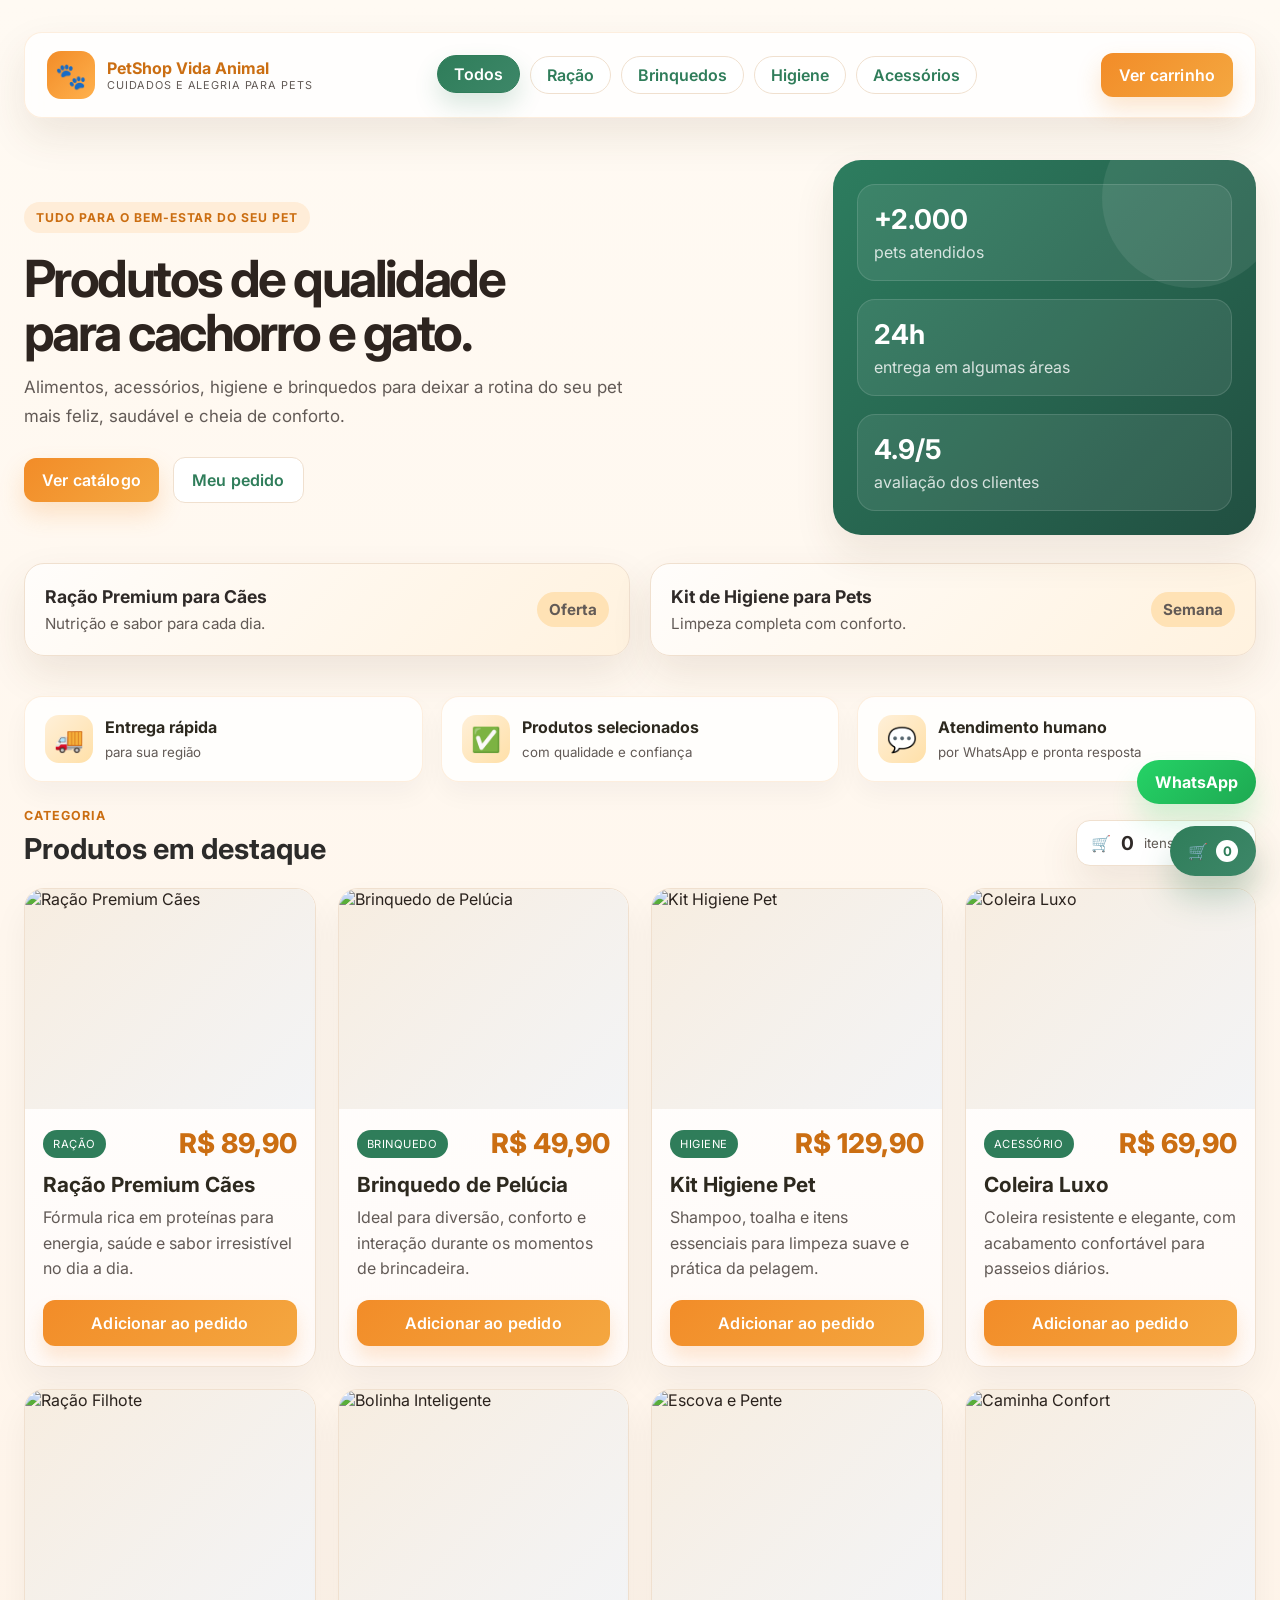
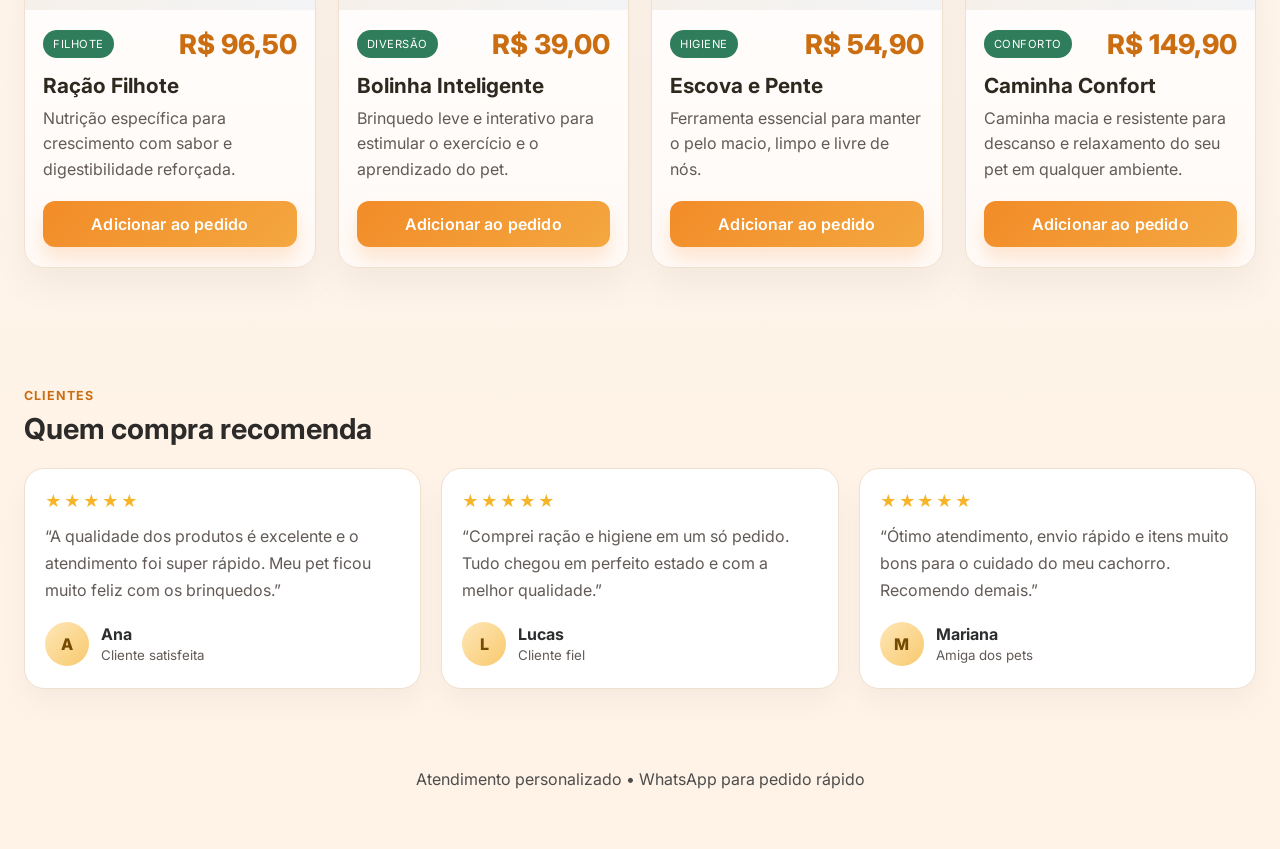
==== commit 75e97a9f: "Update index.html" ====
--- a/index.html
+++ b/index.html
@@ -212,6 +212,6 @@
       Atendimento personalizado • WhatsApp para pedido rápido
     </footer>
 
-    <script src="js/script.js"></script>
+    <script src="script.js"></script>
   </body>
 </html>
